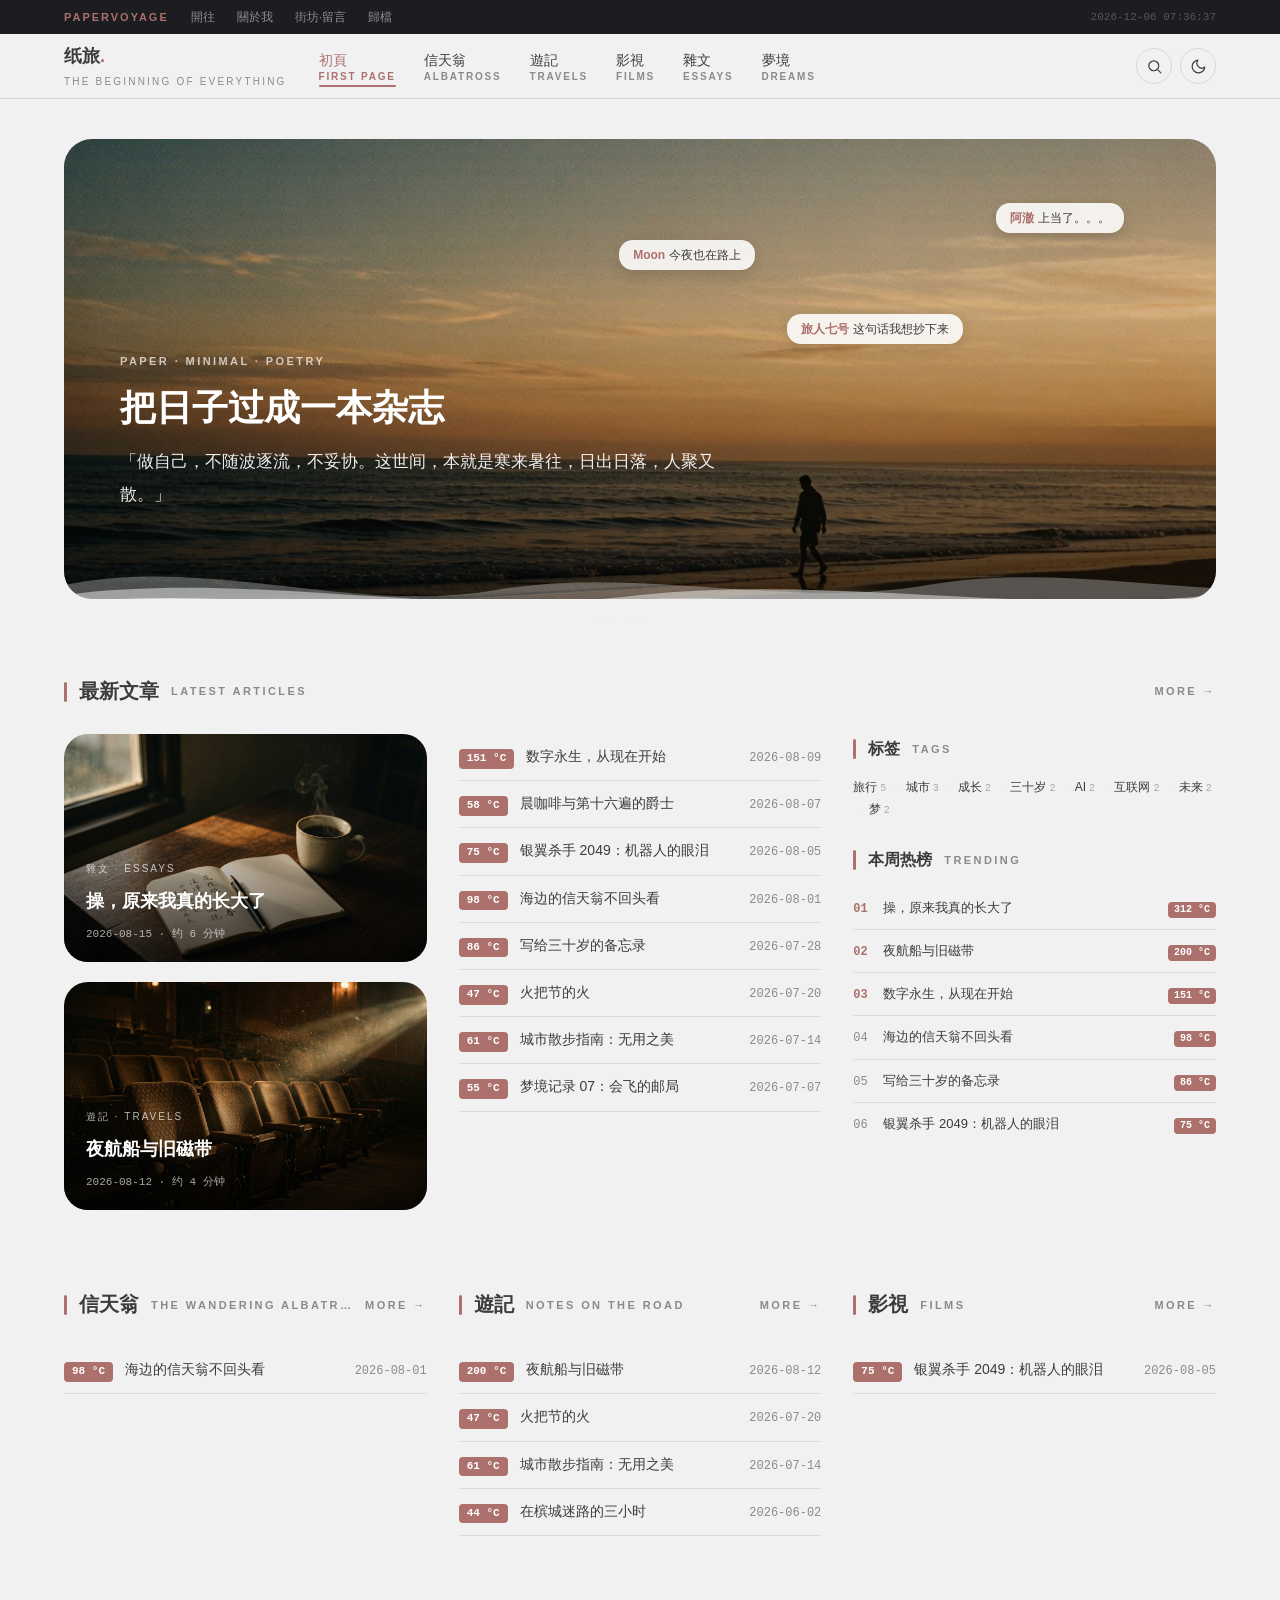
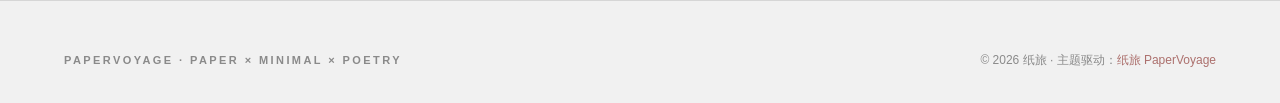
==== demo/index.html @ 53f0a87d "Initial commit: blog demo and papervoyage WordPress theme" ====
<!DOCTYPE html>
<html lang="zh-CN">
<head>
<meta charset="UTF-8">
<meta name="viewport" content="width=device-width, initial-scale=1.0">
<title>纸旅 PaperVoyage · 把日子过成一本杂志</title>
<link rel="stylesheet" href="theme.css">
<script>(function(){try{var t=localStorage.getItem('papervoyage-theme');if(t)document.documentElement.setAttribute('data-theme',t);}catch(e){}})();</script>
</head>
<body data-page="home">

<div class="topbar"><div class="wrap">
  <span class="brandmark">PAPERVOYAGE</span>
  <ul class="menu">
    <li><a href="articles.html">開往</a></li>
    <li><a href="about.html">關於我</a></li>
    <li><a href="guestbook.html">街坊·留言</a></li>
    <li><a href="archive.html">歸檔</a></li>
  </ul>
  <span class="mono-date" id="topbar-clock"></span>
</div></div>

<header class="site-header"><div class="wrap">
  <div class="site-branding">
    <p class="site-title"><a href="index.html">纸旅<span class="dot">.</span></a></p>
    <div class="site-desc">The Beginning of Everything</div>
  </div>
  <nav class="main-navigation" id="site-navigation"><ul class="menu">
    <li class="menu-item"><a href="index.html" class="active"><span>初頁</span><span class="en">First Page</span></a></li>
    <li class="menu-item"><a href="category-albatross.html"><span>信天翁</span><span class="en">Albatross</span></a></li>
    <li class="menu-item"><a href="category-travels.html"><span>遊記</span><span class="en">Travels</span></a></li>
    <li class="menu-item"><a href="category-films.html"><span>影視</span><span class="en">Films</span></a></li>
    <li class="menu-item"><a href="category-essays.html"><span>雜文</span><span class="en">Essays</span></a></li>
    <li class="menu-item"><a href="category-dreams.html"><span>夢境</span><span class="en">Dreams</span></a></li>
  </ul></nav>
  <div class="header-actions">
    <button class="icon-btn" id="search-toggle" aria-label="搜索"><svg viewBox="0 0 24 24"><circle cx="11" cy="11" r="7"/><path d="M21 21l-4.3-4.3"/></svg></button>
    <button class="icon-btn" id="theme-toggle" aria-label="切换明暗"><svg viewBox="0 0 24 24"><path d="M21 12.8A9 9 0 1 1 11.2 3 7 7 0 0 0 21 12.8z"/></svg></button>
    <button class="icon-btn menu-toggle" id="menu-toggle" aria-label="菜单"><svg viewBox="0 0 24 24"><path d="M4 7h16M4 12h16M4 17h16"/></svg></button>
  </div>
</div></header>
<div class="nav-mask" id="nav-mask"></div>

<div class="search-overlay" id="search-overlay">
  <button class="icon-btn search-close" id="search-close">✕</button>
  <div class="search-inner">
    <span class="en-sub">Search the Archive</span>
    <form action="articles.html" method="get" autocomplete="off"><input type="search" name="q" placeholder="搜索文章…"></form>
    <p class="search-hint">输入关键词，回车开始搜索…（Ctrl / Cmd + K 可随时呼出）</p>
  </div>
</div>

<main>
  <section class="hero"><div class="wrap">
    <div class="hero-inner">
      <div class="hero-corners"><span class="c-tl"></span><span class="c-tr"></span><span class="c-bl"></span><span class="c-br"></span></div>
      <span class="hero-bubble" style="top:14%;right:8%"><span class="who">阿澈</span>上当了。。。</span>
      <span class="hero-bubble" style="top:38%;right:22%;animation-delay:1.6s"><span class="who">旅人七号</span>这句话我想抄下来</span>
      <span class="hero-bubble" style="top:22%;right:40%;animation-delay:3.1s"><span class="who">Moon</span>今夜也在路上</span>
      <div class="hero-content">
        <span class="en-sub">Paper · Minimal · Poetry</span>
        <h1>把日子过成一本杂志</h1>
        <p class="hero-quote">「做自己，不随波逐流，不妥协。这世间，本就是寒来暑往，日出日落，人聚又散。」</p>
      </div>
    </div>
    <div class="hero-waves"><svg viewBox="0 0 1200 90" preserveAspectRatio="none">
      <g class="wave wf1"><path d="M0,50 C150,20 300,80 450,55 C600,30 750,75 900,50 C1050,25 1200,70 1350,50 C1500,30 1650,75 1800,55 C1950,35 2100,70 2250,50 L2250,90 L0,90 Z"/></g>
      <g class="wave w2 wf2"><path d="M0,60 C200,35 400,85 600,60 C800,40 1000,80 1200,60 C1400,40 1600,82 1800,60 C2000,42 2200,78 2400,60 L2400,90 L0,90 Z"/></g>
      <g class="wave w3 wf3"><path d="M0,68 C180,50 360,88 540,68 C720,52 900,86 1080,68 C1260,52 1440,86 1620,68 C1800,52 1980,84 2160,68 L2160,90 L0,90 Z"/></g>
      <path style="fill:var(--bg)" d="M0,78 C240,64 480,90 720,78 C960,66 1200,88 1440,78 C1680,68 1920,88 2160,78 L2160,90 L0,90 Z"/>
    </svg></div>
  </div></section>

  <section class="home-section"><div class="wrap">
    <div class="sec-head reveal">
      <span class="bar"></span><h2>最新文章</h2><span class="en-sub">Latest Articles</span>
      <a class="more-link" href="articles.html">More →</a>
    </div>
    <div class="home-grid">
      <div class="home-col reveal" id="home-featured"></div>
      <div class="home-col reveal" id="home-latest"></div>
      <div class="home-col reveal">
        <div class="sec-head" style="margin-bottom:12px"><span class="bar"></span><h2 style="font-size:16px">标签</h2><span class="en-sub">Tags</span></div>
        <div class="tag-cloud" id="home-tags"></div>
        <div class="sec-head" style="margin:24px 0 12px"><span class="bar"></span><h2 style="font-size:16px">本周热榜</h2><span class="en-sub">Trending</span></div>
        <ol class="hot-list" id="home-hot"></ol>
      </div>
    </div>
  </div></section>

  <section class="home-section"><div class="wrap">
    <div class="home-grid" id="home-cats"></div>
  </div></section>
</main>

<footer class="site-footer"><div class="wrap">
  <div class="footer-bottom" style="border-top:none;padding-top:0">
    <span class="en-sub">PAPERVOYAGE · Paper × Minimal × Poetry</span>
    <span>© 2026 纸旅 · 主题驱动：<a href="index.html" style="color:var(--brand)">纸旅 PaperVoyage</a></span>
  </div>
</div></footer>

<div class="float-tools" id="float-tools">
  <button class="icon-btn" id="back-to-top" aria-label="回到顶部"><svg viewBox="0 0 24 24"><path d="M12 19V5M5 12l7-7 7 7"/></svg></button>
</div>

<script src="data.js"></script>
<script src="app.js"></script>
<script src="theme.js"></script>
</body>
</html>
---- demo/theme.css ----
/* ============================================================
   纸旅 PaperVoyage · 主题样式（与 WordPress 主题同步）
   ============================================================ */

:root{
  --brand:#ac706d; --brand-hover:#9a6260;
  --bg:#f1f1f1; --bg-secondary:#e8e8e8; --surface:#ffffff;
  --ink:#3c3c3c; --muted:#8a8a8a; --line:#d6d6d6; --line-soft:rgba(60,60,60,.12);
  --topbar-bg:#1b1d20; --topbar-text:#8d8d8d;
  --font-sans:"Noto Sans SC","PingFang SC","Hiragino Sans GB","Microsoft YaHei",sans-serif;
  --font-serif:"Noto Serif SC","Songti SC","STSong","SimSun",serif;
  --font-mono:Menlo,Consolas,monaco,"Courier New",monospace;
  --r-sm:4px; --r-md:8px; --r-lg:12px; --r-xl:24px; --r-hero:28px; --r-pill:9999px;
  --shadow-pop:0 0 0 1px #0000000f,0 8px 20px -4px #0000001c,0 24px 56px -18px #0003;
}
[data-theme="dark"]{
  --brand:#b07a77; --brand-hover:#c08a87;
  --bg:#1b1d20; --bg-secondary:#23262a; --surface:#23262a;
  --ink:#c9c9c9; --muted:#7a7a7a; --line:#3a3a3a; --line-soft:rgba(255,255,255,.08);
  --topbar-bg:#0e1011; --topbar-text:#6d6d6d;
  --shadow-pop:0 0 0 1px #ffffff17,0 20px 48px -16px #00000073;
}

*,*::before,*::after{box-sizing:border-box;margin:0;padding:0}
html{-webkit-text-size-adjust:100%}
body{font-family:var(--font-sans);font-size:15px;line-height:1.85;color:var(--ink);background:var(--bg);transition:background .2s ease,color .2s ease;word-wrap:break-word}
a{color:var(--ink);text-decoration:none;transition:color .15s}
a:hover{color:var(--brand)}
img{display:block;max-width:100%}
button,input,textarea,select{font:inherit;color:inherit}
::selection{background:var(--brand);color:#fff}

.wrap{max-width:1200px;margin:0 auto;padding:0 24px}
.en-sub{font-size:11px;font-weight:600;letter-spacing:.22em;text-transform:uppercase;color:var(--muted)}
.sec-head{display:flex;align-items:center;gap:12px;margin-bottom:24px;flex-wrap:nowrap}
.sec-head .bar{width:3px;height:20px;background:var(--brand);border-radius:2px;flex:none}
.sec-head h2{font-size:20px;font-weight:600;white-space:nowrap;flex:none}
.sec-head .en-sub{white-space:nowrap;overflow:hidden;text-overflow:ellipsis;min-width:0}
.sec-head .more-link{flex:none}
.more-link{font-size:11px;font-weight:600;letter-spacing:.22em;text-transform:uppercase;color:var(--muted);margin-left:auto}
.more-link:hover{color:var(--brand)}

.reveal{opacity:0;transform:translateY(16px);transition:opacity .5s ease,transform .5s ease}
.reveal.is-in{opacity:1;transform:none}
@media(prefers-reduced-motion:reduce){.reveal{opacity:1;transform:none;transition:none}}

/* ========== 顶部工具条 ========== */
.topbar{background:var(--topbar-bg);color:var(--topbar-text);font-size:12px}
.topbar .wrap{display:flex;align-items:center;gap:22px;min-height:34px}
.topbar .brandmark{color:var(--brand);font-weight:600;letter-spacing:.18em;font-size:11px;text-transform:uppercase}
.topbar a{color:var(--topbar-text);font-size:12px}
.topbar a:hover{color:#e8e8e8}
.topbar .menu{display:flex;gap:22px;list-style:none}
.topbar .mono-date{margin-left:auto;font-family:var(--font-mono);font-size:11px;color:#565656}

/* ========== 吸顶主导航 ========== */
.site-header{position:sticky;top:0;z-index:50;background:rgba(241,241,241,.82);backdrop-filter:blur(8px);-webkit-backdrop-filter:blur(8px);border-bottom:1px solid var(--line)}
[data-theme="dark"] .site-header{background:rgba(27,29,32,.82)}
.site-header .wrap{display:flex;align-items:center;gap:32px;min-height:64px}
.site-title{font-size:18px;font-weight:600}
.site-title .dot{color:var(--brand)}
.site-desc{font-size:10px;letter-spacing:.22em;text-transform:uppercase;color:var(--muted)}
.main-navigation{flex:1}
.main-navigation .menu{display:flex;gap:28px;list-style:none}
.main-navigation .menu-item>a{display:flex;flex-direction:column;padding:10px 0 8px;font-size:14px;font-weight:500;line-height:1.3;position:relative}
.main-navigation .menu-item>a .en{font-size:10px;font-weight:600;letter-spacing:.18em;text-transform:uppercase;color:var(--muted);transition:color .15s}
.main-navigation .menu-item>a::after{content:"";position:absolute;left:0;right:100%;bottom:4px;height:2px;background:var(--brand);border-radius:2px;transition:right .2s}
.main-navigation .menu-item>a:hover,.main-navigation .menu-item>a.active{color:var(--brand)}
.main-navigation .menu-item>a:hover .en,.main-navigation .menu-item>a.active .en{color:var(--brand)}
.main-navigation .menu-item>a:hover::after,.main-navigation .menu-item>a.active::after{right:0}
.header-actions{display:flex;gap:8px}
.icon-btn{display:inline-flex;align-items:center;justify-content:center;width:36px;height:36px;border:1px solid var(--line);border-radius:var(--r-pill);background:transparent;color:var(--ink);cursor:pointer;transition:.15s}
.icon-btn:hover{color:var(--brand);border-color:var(--brand)}
.icon-btn svg{width:17px;height:17px;stroke:currentColor;fill:none;stroke-width:1.7;stroke-linecap:round;stroke-linejoin:round}
.menu-toggle{display:none}

/* ========== Hero ========== */
.hero{padding:40px 0 0}
.hero-inner{position:relative;border-radius:var(--r-hero);overflow:hidden;min-height:460px;display:flex;align-items:flex-end;background:#2b2b2b url("../papervoyage/assets/img/hero-default.jpg") center/cover no-repeat;color:#f1f1f1}
.hero-inner::before{content:"";position:absolute;inset:0;background:linear-gradient(0deg,rgba(0,0,0,.66),rgba(0,0,0,.06) 62%)}
.hero-content{position:relative;z-index:2;padding:56px 56px 88px;max-width:720px}
.hero-content .en-sub{color:rgba(255,255,255,.7);display:block;margin-bottom:12px}
.hero-content h1{font-size:36px;line-height:1.35;margin-bottom:14px;color:#fff}
.hero-quote{font-family:var(--font-serif);font-size:17px;line-height:1.9;color:rgba(255,255,255,.92)}
.hero-corners span{position:absolute;width:20px;height:20px;z-index:3;border-style:solid;border-color:rgba(255,255,255,.8);border-width:0}
.c-tl{top:18px;left:18px;border-top-width:2px;border-left-width:2px}
.c-tr{top:18px;right:18px;border-top-width:2px;border-right-width:2px}
.c-bl{bottom:18px;left:18px;border-bottom-width:2px;border-left-width:2px}
.c-br{bottom:18px;right:18px;border-bottom-width:2px;border-right-width:2px}
.hero-bubble{position:absolute;background:rgba(255,255,255,.88);color:#3c3c3c;font-size:12px;line-height:1.5;border-radius:14px;padding:6px 14px;box-shadow:0 4px 14px rgba(0,0,0,.14);max-width:220px;z-index:2;animation:bubble-float 7s ease-in-out infinite}
.hero-bubble .who{color:var(--brand);font-weight:600;margin-right:4px}
@keyframes bubble-float{0%,100%{transform:translateY(0)}50%{transform:translateY(-10px)}}
.hero-waves{position:relative;height:90px;margin-top:-64px;z-index:4;pointer-events:none}
.hero-waves svg{width:100%;height:100%;display:block}
.wave{animation:move-forever 12s linear infinite}
.wave.w2{animation-duration:9s;animation-direction:reverse}
.wave.w3{animation-duration:15s}
.wf1{fill:hsla(0,0%,95%,.3)}
.wf2{fill:hsla(0,0%,95%,.5)}
.wf3{fill:hsla(0,0%,95%,.7)}
[data-theme="dark"] .wf1{fill:rgba(255,255,255,.04)}
[data-theme="dark"] .wf2{fill:rgba(255,255,255,.06)}
[data-theme="dark"] .wf3{fill:rgba(255,255,255,.09)}
@keyframes move-forever{0%{transform:translateX(0)}100%{transform:translateX(-50%)}}

/* ========== 通用区块 ========== */
.home-section{padding:48px 0 8px}
.home-grid{display:grid;grid-template-columns:repeat(3,1fr);gap:32px}
.post-item{display:flex;align-items:baseline;gap:12px;padding:11px 0;border-bottom:1px solid var(--line-soft);font-size:14px}
.post-item .t{flex:1;line-height:1.6}
.post-item .d{font-family:var(--font-mono);font-size:12px;color:var(--muted);flex:none}
.temp-badge{display:inline-block;background:var(--brand);color:#fff;font-size:11px;font-weight:600;font-family:var(--font-mono);padding:1px 8px;border-radius:var(--r-sm);line-height:1.6;flex:none;white-space:nowrap}
.feature-card{display:block;position:relative;border-radius:var(--r-xl);overflow:hidden;margin-bottom:20px;background:var(--bg-secondary)}
.feature-card .thumb{aspect-ratio:16/9;overflow:hidden}
.feature-card .thumb img{width:100%;height:100%;object-fit:cover;transition:transform .45s ease}
.feature-card:hover .thumb img{transform:scale(1.03)}
.feature-card .cap{position:absolute;left:0;right:0;bottom:0;padding:44px 22px 18px;background:linear-gradient(0deg,rgba(0,0,0,.72),transparent);color:#fff}
.feature-card .cat{font-size:10px;letter-spacing:.2em;text-transform:uppercase;color:rgba(255,255,255,.7);display:block;margin-bottom:6px}
.feature-card h3{font-size:18px;color:#fff}
.feature-card .d{font-family:var(--font-mono);font-size:11px;color:rgba(255,255,255,.65);margin-top:6px;display:block}
.hot-list{list-style:none}
.hot-list li{display:flex;align-items:baseline;gap:10px;padding:9px 0;border-bottom:1px solid var(--line-soft);font-size:13px}
.hot-list li:last-child{border-bottom:none}
.hot-list .rank{font-family:var(--font-mono);font-size:12px;color:var(--muted);width:20px;flex:none}
.hot-list li:nth-child(-n+3) .rank{color:var(--brand);font-weight:700}
.hot-list .t{flex:1}
.hot-list .temp-badge{font-size:10px;padding:0 6px}

/* ========== 标签云（纸面内联列表 · 修复破坏美感） ========== */
.tag-cloud{font-size:12px;line-height:1.9;color:var(--muted);display:flex;flex-wrap:wrap;align-items:baseline;gap:0 4px}
.tag-cloud a{color:var(--ink);transition:color .15s;display:inline-flex;align-items:baseline;gap:3px}
.tag-cloud a:hover{color:var(--brand)}
.tag-cloud .n{font-family:var(--font-mono);font-size:10px;color:var(--muted);font-weight:400;opacity:.7}
.tag-cloud a:hover .n{color:var(--brand);opacity:1}
.tag-cloud .sep{color:var(--line);user-select:none;padding:0 4px;opacity:.6}

/* ========== 筛选条（功能型：使用纸色胶囊） ========== */
.filter-bar{margin-bottom:32px}
.filter-bar .en-sub{display:block;margin-bottom:10px}
.tag-pills{display:flex;flex-wrap:wrap;gap:8px}
.tag-pill{display:inline-flex;align-items:center;gap:6px;border:1px solid var(--line);border-radius:var(--r-pill);padding:4px 14px;font-size:12px;color:var(--muted);background:var(--bg);transition:.15s}
.tag-pill .n{font-family:var(--font-mono);font-size:11px;color:var(--brand)}
.tag-pill:hover,.tag-pill.is-active{color:var(--brand);border-color:var(--brand);background:var(--surface)}

/* ========== 页面头（列表/归档/关于/搜索） ========== */
.page-head{padding:48px 0 32px;border-bottom:1px solid var(--line);margin-bottom:40px}
.page-head .en-sub{display:block;margin-bottom:10px}
.page-head h1{font-size:32px;margin:0 0 8px}
.page-head .desc{color:var(--muted);font-size:14px;max-width:640px;margin:0}

/* ========== 列表流 + 侧栏 ========== */
.content-with-sidebar{display:grid;grid-template-columns:minmax(0,1fr) 280px;gap:48px;align-items:start}
.post-card{background:var(--surface);border:1px solid var(--line);border-radius:var(--r-xl);overflow:hidden;margin-bottom:28px;transition:transform .2s ease,border-color .2s ease}
.post-card:hover{transform:translateY(-2px);border-color:var(--brand)}
.post-card .card-thumb{display:block;aspect-ratio:21/9;overflow:hidden}
.post-card .card-thumb img{width:100%;height:100%;object-fit:cover}
.post-card .card-body{padding:24px 28px}
.post-card .card-meta{display:flex;align-items:center;gap:12px;flex-wrap:wrap;font-size:12px;color:var(--muted);margin-bottom:10px}
.post-card .card-meta .cat-link{color:var(--brand);font-weight:500}
.post-card .card-meta time{font-family:var(--font-mono);font-size:11px}
.post-card h2{font-size:20px;margin:0 0 10px}
.post-card .excerpt{color:var(--muted);font-size:14px;margin-bottom:14px}
.post-card .card-foot{display:flex;align-items:center;gap:14px}
.btn{display:inline-block;font-size:13px;padding:8px 20px;border-radius:var(--r-md);border:1px solid var(--line);background:transparent;color:var(--ink);transition:.15s}
.btn:hover{border-color:var(--brand);color:var(--brand)}
.btn-primary{background:var(--brand);color:#fff;border-color:var(--brand)}
.btn-primary:hover{background:var(--brand-hover);border-color:var(--brand-hover);color:#fff}

.widget{background:var(--surface);border:1px solid var(--line);border-radius:var(--r-xl);padding:22px 24px;margin-bottom:24px;font-size:13px}
.widget-title{display:flex;align-items:center;gap:10px;font-size:15px;font-weight:600;margin:0 0 14px}
.widget-title::before{content:"";width:3px;height:15px;background:var(--brand);border-radius:2px;flex:none}
.widget ul{list-style:none;margin:0;padding:0}
.widget ul li{padding:7px 0;border-bottom:1px solid var(--line-soft);display:flex;justify-content:space-between;gap:8px}
.widget ul li:last-child{border-bottom:none}
.widget ul li a:hover{color:var(--brand)}
.widget ul li .n{font-family:var(--font-mono);font-size:11px;color:var(--brand)}
.widget .post-date{display:block;font-family:var(--font-mono);font-size:11px;color:var(--muted);margin-top:2px}
.widget input[type=search],.widget input[type=text]{width:100%;padding:8px 12px;border:1px solid var(--line);border-radius:var(--r-md);background:var(--bg);outline:none;transition:border-color .2s}
.widget input:focus{border-color:var(--brand)}

.pagination{display:flex;justify-content:center;gap:8px;margin:40px 0}
.pagination a,.pagination span{display:inline-flex;align-items:center;justify-content:center;min-width:38px;height:38px;padding:0 12px;border:1px solid var(--line);border-radius:var(--r-md);font-size:13px;font-family:var(--font-mono);color:var(--muted);background:var(--surface)}
.pagination a:hover{color:var(--brand);border-color:var(--brand)}
.pagination .current{background:var(--brand);border-color:var(--brand);color:#fff}

/* ========== 文章详情 ========== */
.single-head{padding:56px 0 32px;max-width:760px}
.single-head .en-sub{display:block;margin-bottom:12px}
.single-head h1{font-size:34px;line-height:1.35;margin-bottom:18px}
.single-meta{display:flex;flex-wrap:wrap;align-items:center;gap:16px;font-size:13px;color:var(--muted)}
.single-meta time{font-family:var(--font-mono);font-size:12px}
.single-meta .sep{width:3px;height:3px;border-radius:50%;background:var(--line)}

.single-layout{display:grid;grid-template-columns:minmax(0,1fr) 280px;gap:56px;align-items:start}
.entry-content{max-width:72ch;font-size:16px;line-height:1.9}
.entry-content>p{margin-bottom:1.5em;text-align:justify}
.entry-content h2{font-size:24px;margin:2em 0 .8em;padding-left:14px;border-left:3px solid var(--brand)}
.entry-content h3{font-size:19px;margin:1.8em 0 .7em}
.entry-content ul,.entry-content ol{padding-left:1.5em;margin-bottom:1.5em}
.entry-content li{margin-bottom:.4em}
.entry-content img{border-radius:var(--r-lg);margin:1.6em auto}
.entry-content figure{margin:1.6em 0}
.entry-content figcaption{text-align:center;font-size:12px;color:var(--muted);margin-top:8px}
.entry-content blockquote{margin:1.8em 0;padding:14px 0 14px 20px;border-left:3px solid var(--brand);color:var(--muted);font-family:var(--font-serif);font-size:1.05em}
.entry-content code{font-family:var(--font-mono);font-size:.88em;background:var(--bg-secondary);padding:2px 7px;border-radius:var(--r-sm);color:var(--brand-dark-mode)}
[data-theme="dark"] .entry-content code{color:#d39a97}
.entry-content pre{padding:18px 20px;background:var(--bg-secondary);border-radius:var(--r-lg);border:1px solid var(--line);line-height:1.7;overflow-x:auto;margin:1.6em 0}
.entry-content pre code{background:none;padding:0;color:inherit}

.single-thumb{border-radius:var(--r-xl);overflow:hidden;margin-bottom:40px}
.entry-tags{display:flex;flex-wrap:wrap;gap:8px;margin:36px 0}

.share-box{display:flex;align-items:center;gap:10px;padding:18px 22px;background:var(--surface);border:1px solid var(--line);border-radius:var(--r-xl);margin-bottom:28px;flex-wrap:wrap}
.share-box .en-sub{margin-right:auto}
.share-btn{display:inline-flex;align-items:center;gap:6px;border:1px solid var(--line);background:transparent;border-radius:var(--r-pill);padding:6px 16px;font-size:12px;color:var(--muted);cursor:pointer;transition:.15s}
.share-btn:hover{color:var(--brand);border-color:var(--brand)}
.share-btn svg{width:14px;height:14px;stroke:currentColor;fill:none;stroke-width:1.7;stroke-linecap:round;stroke-linejoin:round}

.post-nav{display:grid;grid-template-columns:1fr 1fr;gap:20px;margin:8px 0 40px}
.post-nav a{display:block;padding:18px 22px;background:var(--surface);border:1px solid var(--line);border-radius:var(--r-xl);transition:.2s}
.post-nav a:hover{border-color:var(--brand);transform:translateY(-2px)}
.post-nav .nav-label{font-size:10px;letter-spacing:.22em;text-transform:uppercase;color:var(--muted);display:block;margin-bottom:6px}
.post-nav .nav-title{font-size:14px;font-weight:500}
.post-nav .nav-next{text-align:right}

.comments-area{margin-top:48px;padding-top:36px;border-top:1px solid var(--line)}
.comments-title{display:flex;align-items:center;gap:12px;font-size:18px;margin-bottom:24px}
.comment-list{list-style:none;margin:0;padding:0}
.comment-list .children{list-style:none;margin:0;padding-left:52px}
.comment-body{display:flex;gap:14px;padding:20px 0;border-bottom:1px solid var(--line-soft)}
.comment-avatar{width:40px;height:40px;border-radius:var(--r-pill);flex:none;background:linear-gradient(135deg,var(--brand),#7e524f);color:#fff;display:flex;align-items:center;justify-content:center;font-size:14px;font-weight:600}
.comment-main{flex:1;min-width:0}
.comment-meta{display:flex;align-items:baseline;gap:10px;flex-wrap:wrap;margin-bottom:6px}
.comment-author{font-size:14px;font-weight:600}
.comment-date{font-family:var(--font-mono);font-size:11px;color:var(--muted)}
.comment-content p{font-size:14px;margin-bottom:.4em}
.comment-reply{font-size:11px;letter-spacing:.14em;text-transform:uppercase;color:var(--muted);font-weight:600}
.comment-reply:hover{color:var(--brand)}
.comment-form{margin-top:24px;display:grid;gap:14px}
.comment-form textarea,.comment-form input[type=text],.comment-form input[type=email]{width:100%;padding:12px 16px;background:var(--surface);border:1px solid var(--line);border-radius:var(--r-lg);outline:none;transition:border-color .2s;font-family:inherit}
.comment-form textarea:focus,.comment-form input:focus{border-color:var(--brand)}
.comment-form label{display:block;font-size:12px;color:var(--muted);margin-bottom:6px}
.comment-form .row{display:grid;grid-template-columns:1fr 1fr 1fr;gap:12px}
.comment-form .hint{font-size:12px;color:var(--muted)}

/* ========== 归档时间线 ========== */
.archive-timeline{position:relative;padding-left:24px}
.archive-timeline::before{content:"";position:absolute;left:5px;top:6px;bottom:6px;width:1px;background:var(--line)}
.archive-year{margin-bottom:36px}
.archive-year h2{position:relative;font-size:22px;font-family:var(--font-mono);color:var(--brand);margin-bottom:16px}
.archive-year h2::before{content:"";position:absolute;left:-24px;top:50%;width:11px;height:11px;margin-top:-5px;border-radius:50%;background:var(--bg);border:2px solid var(--brand)}

/* ========== 关于页 ========== */
.about-hero{position:relative;border-radius:var(--r-hero);overflow:hidden;min-height:320px;background:#2b2b2b url("../papervoyage/assets/img/card-essay.jpg") center/cover no-repeat;display:flex;align-items:flex-end}
.about-hero::before{content:"";position:absolute;inset:0;background:linear-gradient(0deg,rgba(0,0,0,.6),rgba(0,0,0,.05) 60%)}
.about-hero .hero-content{padding:48px 56px 72px;position:relative;z-index:2}
.about-grid{display:grid;grid-template-columns:1fr 1fr;gap:48px;align-items:start}
.about-bio{max-width:560px}
.about-bio p{font-size:15px;line-height:1.9;margin-bottom:1.2em}
.about-bio .sig{font-family:var(--font-serif);font-size:20px;color:var(--brand);margin-top:24px}
.about-meta{display:grid;grid-template-columns:repeat(2,1fr);gap:16px;background:var(--surface);border:1px solid var(--line);border-radius:var(--r-xl);padding:24px}
.about-meta .cell .lab{font-size:11px;letter-spacing:.22em;text-transform:uppercase;color:var(--muted);display:block;margin-bottom:4px}
.about-meta .cell .val{font-size:18px;font-weight:500}

/* ========== 搜索浮层 ========== */
.search-overlay{position:fixed;inset:0;z-index:90;background:rgba(241,241,241,.94);backdrop-filter:blur(10px);-webkit-backdrop-filter:blur(10px);display:flex;align-items:flex-start;justify-content:center;padding:14vh 24px 0;opacity:0;visibility:hidden;transition:.2s}
[data-theme="dark"] .search-overlay{background:rgba(27,29,32,.94)}
.search-overlay.is-open{opacity:1;visibility:visible}
.search-inner{width:100%;max-width:640px}
.search-inner .en-sub{display:block;margin-bottom:14px}
.search-inner input{width:100%;font-size:24px;font-weight:500;padding:14px 4px;background:transparent;border:none;border-bottom:2px solid var(--line);outline:none;color:var(--ink);font-family:inherit;transition:border-color .2s}
.search-inner input:focus{border-bottom-color:var(--brand)}
.search-hint{margin-top:12px;font-size:12px;color:var(--muted)}
.search-close{position:absolute;top:24px;right:24px;width:44px;height:44px;font-size:20px}

/* ========== 页脚 ========== */
.site-footer{border-top:1px solid var(--line);padding:48px 0 32px;margin-top:56px;font-size:13px;color:var(--muted)}
.footer-grid{display:grid;grid-template-columns:2fr 1fr 1fr 1fr;gap:32px;margin-bottom:32px}
.footer-brand .site-title{font-size:16px;color:var(--ink);margin-bottom:8px}
.footer-brand p{font-size:13px;margin:0 0 10px}
.footer-col h4{font-size:13px;font-weight:600;color:var(--ink);margin:0 0 12px}
.footer-col .menu{list-style:none;margin:0;padding:0}
.footer-col .menu li{padding:5px 0}
.footer-col a{color:var(--muted)}
.footer-col a:hover{color:var(--brand)}
.footer-bottom{border-top:1px solid var(--line-soft);padding-top:20px;display:flex;flex-wrap:wrap;gap:12px;align-items:center;justify-content:space-between;font-size:12px}

/* ========== 右侧悬浮工具条 ========== */
.float-tools{position:fixed;right:20px;bottom:88px;z-index:40;display:flex;flex-direction:column;gap:8px;padding:8px;background:rgba(255,255,255,.85);backdrop-filter:blur(8px);-webkit-backdrop-filter:blur(8px);border:1px solid var(--line);border-radius:var(--r-pill);opacity:0;visibility:hidden;transform:translateY(8px);transition:.2s}
[data-theme="dark"] .float-tools{background:rgba(35,38,42,.85)}
.float-tools.is-show{opacity:1;visibility:visible;transform:none}
.float-tools .icon-btn{border:none;width:34px;height:34px}

/* ========== 响应式 ========== */
@media(max-width:1024px){
  .home-grid{grid-template-columns:1fr 1fr}
  .footer-grid{grid-template-columns:1fr 1fr}
  .single-layout,.content-with-sidebar{grid-template-columns:1fr}
  .sidebar{order:2}
  .about-grid{grid-template-columns:1fr}
}
@media(max-width:768px){
  body{font-size:14px}
  .topbar .menu{display:none}
  .main-navigation{position:fixed;top:0;right:-100%;width:min(320px,84vw);height:100vh;background:var(--surface);box-shadow:var(--shadow-pop);z-index:80;padding:80px 28px 28px;transition:right .3s;overflow-y:auto;flex:none;display:block}
  .main-navigation.is-open{right:0}
  .main-navigation .menu{flex-direction:column;gap:4px}
  .main-navigation .menu-item>a{padding:12px 0}
  .menu-toggle{display:inline-flex;position:relative;z-index:90}
  .nav-mask{position:fixed;inset:0;background:rgba(0,0,0,.35);z-index:70;opacity:0;visibility:hidden;transition:.2s}
  .nav-mask.is-open{opacity:1;visibility:visible}
  .home-grid{grid-template-columns:1fr;gap:24px}
  .hero-content{padding:32px 24px 72px}
  .hero-content h1{font-size:26px}
  .hero-inner{min-height:340px;border-radius:20px}
  .hero-bubble{display:none}
  .post-item .d{display:none}
  .single-head h1{font-size:26px}
  .post-nav{grid-template-columns:1fr}
  .comment-form .row{grid-template-columns:1fr}
  .footer-grid{grid-template-columns:1fr;gap:24px}
  .float-tools{right:12px;bottom:72px}
  .footer-bottom{justify-content:flex-start}
  .about-hero{border-radius:20px}
  .about-hero .hero-content{padding:32px 24px 56px}
}

/* ============================================================
   栏目专属视觉 — 每个栏目页有独立的美学气质
   ============================================================ */

/* === 信天翁 · 海与飞翔 === */
.cat-albatross .cat-hero{
  background:linear-gradient(160deg,#2a3a4a,#1a2530);
  border-radius:var(--r-hero);overflow:hidden;position:relative;min-height:340px;display:flex;align-items:center;justify-content:center;
}
.cat-albatross .cat-hero::before{content:"";position:absolute;inset:0;background:url("../papervoyage/assets/img/hero-default.jpg") center/cover;opacity:.5;mix-blend-mode:luminosity}
.cat-albatross .cat-hero::after{content:"";position:absolute;inset:0;background:linear-gradient(180deg,rgba(20,35,50,.3),rgba(20,35,50,.7))}
.cat-albatross .cat-hero-inner{position:relative;z-index:2;text-align:center;color:#e8f0f5;padding:60px 40px}
.cat-albatross .cat-hero-inner .en-sub{color:rgba(180,200,215,.7);display:block;margin-bottom:14px}
.cat-albatross .cat-hero-inner h1{font-size:42px;color:#fff;letter-spacing:.08em}
.cat-albatross .cat-hero-inner p{font-family:var(--font-serif);font-size:15px;color:rgba(220,235,245,.8);margin-top:14px;max-width:480px;margin-left:auto;margin-right:auto}
.cat-albatross .wind-lines{position:absolute;inset:0;z-index:1;opacity:.3}
.cat-albatross .wind-lines svg{width:100%;height:100%}
/* 信天翁文章卡：航海日志风 */
.cat-albatross .log-card{display:grid;grid-template-columns:120px 1fr;gap:0;background:var(--surface);border:1px solid var(--line);border-radius:var(--r-xl);overflow:hidden;margin-bottom:20px;transition:border-color var(--t-base)}
.cat-albatross .log-card:hover{border-color:var(--brand)}
.cat-albatross .log-date{background:linear-gradient(180deg,#2a3a4a,#1a2530);color:#b8d0e0;display:flex;flex-direction:column;align-items:center;justify-content:center;padding:20px 12px;font-family:var(--font-mono)}
.cat-albatross .log-date .day{font-size:28px;font-weight:700;line-height:1}
.cat-albatross .log-date .mon{font-size:11px;letter-spacing:.15em;text-transform:uppercase;margin-top:6px;opacity:.7}
.cat-albatross .log-body{padding:20px 24px}
.cat-albatross .log-body h3{font-size:17px;margin-bottom:6px}
.cat-albatross .log-body p{font-size:13px;color:var(--muted);line-height:1.7;margin-bottom:8px}
.cat-albatross .log-body .log-meta{display:flex;gap:14px;font-size:12px;color:var(--muted);font-family:var(--font-mono)}

/* === 遊記 · 路与邮戳 === */
.cat-travels .cat-hero{
  background:linear-gradient(135deg,#3d3023,#5c4936);
  border-radius:var(--r-hero);overflow:hidden;position:relative;min-height:340px;display:flex;align-items:flex-end
}
.cat-travels .cat-hero::before{content:"";position:absolute;inset:0;background:url("../papervoyage/assets/img/card-essay.jpg") center/cover;opacity:.4;mix-blend-mode:overlay}
.cat-travels .cat-hero::after{content:"";position:absolute;inset:0;background:linear-gradient(0deg,rgba(50,38,28,.8),transparent 60%)}
.cat-travels .cat-hero-inner{position:relative;z-index:2;padding:48px;color:#f5ede0;max-width:600px}
.cat-travels .cat-hero-inner .en-sub{color:rgba(230,215,190,.7);display:block;margin-bottom:12px}
.cat-travels .cat-hero-inner h1{font-size:38px;color:#fff}
.cat-travels .cat-hero-inner p{font-family:var(--font-serif);font-size:15px;color:rgba(240,230,215,.8);margin-top:12px}
.cat-travels .route-dashed{position:absolute;top:50%;left:0;right:0;height:2px;z-index:1;background:repeating-linear-gradient(90deg,rgba(255,255,255,.3) 0 8px,transparent 8px 20px)}
/* 遊記文章卡：明信片风 */
.cat-travels .postcard{background:var(--surface);border:1px solid var(--line);border-radius:var(--r-lg);padding:24px;margin-bottom:20px;position:relative;transition:transform var(--t-base),border-color var(--t-base)}
.cat-travels .postcard:hover{border-color:var(--brand);transform:translateY(-3px)}
.cat-travels .postcard::before{content:"";position:absolute;top:12px;right:12px;width:50px;height:60px;border:2px dashed var(--line);border-radius:4px;opacity:.4}
.cat-travels .postcard .stamp{position:absolute;top:16px;right:20px;font-family:var(--font-mono);font-size:10px;color:var(--muted);text-align:center;z-index:1;line-height:1.4}
.cat-travels .postcard .stamp .big{font-size:18px;color:var(--brand);display:block}
.cat-travels .postcard h3{font-size:18px;margin-bottom:8px;padding-right:60px}
.cat-travels .postcard p{font-size:13px;color:var(--muted);line-height:1.7;margin-bottom:10px}
.cat-travels .postcard .pc-meta{font-family:var(--font-mono);font-size:11px;color:var(--muted)}

/* === 影視 · 暗厅与胶片 === */
.cat-films{--bg-page:#0e1011}
.cat-films .site-header{background:rgba(14,16,17,.9);border-bottom-color:#2a2a2a}
.cat-films .topbar{background:#000}
.cat-films main{background:#0e1011;color:#c0c0c0}
.cat-films .page-head{border-bottom-color:#2a2a2a}
.cat-films .page-head h1{color:#f0f0f0}
.cat-films .page-head .desc{color:#777}
.cat-films .page-head .en-sub{color:#666}
.cat-films .cat-hero{
  background:#000;border-radius:var(--r-hero);overflow:hidden;position:relative;min-height:360px;display:flex;align-items:center;
}
.cat-films .cat-hero::before{content:"";position:absolute;inset:0;background:url("../papervoyage/assets/img/card-film.jpg") center/cover;opacity:.35}
.cat-films .cat-hero::after{content:"";position:absolute;inset:0;background:radial-gradient(ellipse at 30% 50%,rgba(255,200,100,.08),transparent 60%)}
.cat-films .cat-hero-inner{position:relative;z-index:2;padding:60px;color:#e0d8c8}
.cat-films .cat-hero-inner .en-sub{color:#8a7a5a;display:block;margin-bottom:14px}
.cat-films .cat-hero-inner h1{font-size:42px;color:#f5e6c8;letter-spacing:.04em}
.cat-films .cat-hero-inner p{font-family:var(--font-serif);font-size:15px;color:rgba(210,195,165,.6);margin-top:14px}
/* 胶片孔装饰 */
.cat-films .filmstrip{height:24px;background:repeating-linear-gradient(90deg,#000 0 30px,transparent 30px 36px);border-top:2px solid #1a1a1a;border-bottom:2px solid #1a1a1a;margin:0 0 32px}
/* 影視文章卡：宽银幕 letterbox */
.cat-films .screening{background:#181a1c;border:1px solid #2a2a2a;border-radius:var(--r-lg);overflow:hidden;margin-bottom:24px;transition:border-color var(--t-base)}
.cat-films .screening:hover{border-color:#8a7a5a}
.cat-films .screening .scr-thumb{aspect-ratio:21/9;overflow:hidden;position:relative}
.cat-films .screening .scr-thumb img{width:100%;height:100%;object-fit:cover;opacity:.8}
.cat-films .screening .scr-thumb::after{content:"";position:absolute;inset:0;box-shadow:inset 0 0 80px rgba(0,0,0,.6)}
.cat-films .screening .scr-body{padding:20px 24px}
.cat-films .screening h3{font-size:18px;color:#e8e0d0;margin-bottom:8px}
.cat-films .screening p{font-size:13px;color:#888;line-height:1.7;margin-bottom:10px}
.cat-films .screening .scr-meta{display:flex;gap:18px;font-family:var(--font-mono);font-size:11px;color:#666}
.cat-films .screening .scr-meta .runtime{color:#c8a050}
.cat-films .sidebar .widget{background:#181a1c;border-color:#2a2a2a}
.cat-films .sidebar .widget-title{color:#e0d8c8}
.cat-films .sidebar .widget ul li{border-bottom-color:#222}
.cat-films .sidebar .widget a{color:#999}
.cat-films .sidebar .widget a:hover{color:#c8a050}
.cat-films .site-footer{border-top-color:#2a2a2a;color:#666}

/* === 雜文 · 纸面与墨迹 === */
.cat-essays .cat-hero{
  background:var(--bg);border:1px solid var(--line);border-radius:var(--r-hero);min-height:280px;display:flex;align-items:center;justify-content:center;position:relative;overflow:hidden
}
.cat-essays .cat-hero::before{content:"";position:absolute;top:20%;left:10%;width:200px;height:200px;border-radius:50%;background:radial-gradient(circle,rgba(60,60,60,.04),transparent 70%)}
.cat-essays .cat-hero-inner{text-align:center;padding:60px 40px;position:relative;z-index:2}
.cat-essays .cat-hero-inner .en-sub{display:block;margin-bottom:16px}
.cat-essays .cat-hero-inner h1{font-size:40px;letter-spacing:.04em;position:relative;display:inline-block}
.cat-essays .cat-hero-inner h1::after{content:"";display:block;width:60px;height:2px;background:var(--brand);margin:16px auto 0}
.cat-essays .cat-hero-inner p{font-family:var(--font-serif);font-size:15px;color:var(--muted);margin-top:18px;max-width:440px;margin-left:auto;margin-right:auto;line-height:2}
/* 雜文文章：手稿信件风 — 无图，纯文字，大标题 */
.cat-essays .manuscript{border-bottom:1px solid var(--line-soft);padding:32px 0;transition:opacity var(--t-base)}
.cat-essays .manuscript:hover{opacity:.7}
.cat-essays .manuscript .ms-date{font-family:var(--font-mono);font-size:11px;color:var(--muted);margin-bottom:8px;letter-spacing:.05em}
.cat-essays .manuscript h3{font-size:22px;margin-bottom:10px;line-height:1.5}
.cat-essays .manuscript h3 a:hover{color:var(--brand)}
.cat-essays .manuscript .ms-excerpt{font-size:15px;color:var(--muted);line-height:2;max-width:620px;margin-bottom:10px}
.cat-essays .manuscript .ms-foot{display:flex;gap:16px;font-family:var(--font-mono);font-size:11px;color:var(--muted)}
.cat-essays .manuscript .ms-foot .temp-badge{font-size:10px}

/* === 夢境 · 雾与月光 === */
.cat-dreams .cat-hero{
  background:linear-gradient(180deg,#1a1a2e 0%,#2a2a3e 40%,#3a3548 70%,#4a4458 100%);
  border-radius:var(--r-hero);overflow:hidden;position:relative;min-height:360px;display:flex;align-items:center;justify-content:center
}
.cat-dreams .cat-hero::before{content:"";position:absolute;top:15%;right:15%;width:120px;height:120px;border-radius:50%;background:radial-gradient(circle,rgba(220,215,240,.3),rgba(180,175,210,.1) 50%,transparent 70%);filter:blur(4px)}
.cat-dreams .cat-hero::after{content:"";position:absolute;inset:0;background:radial-gradient(ellipse at 50% 80%,rgba(80,75,110,.4),transparent 60%)}
.cat-dreams .cat-hero-inner{position:relative;z-index:2;text-align:center;color:#d8d4e8;padding:60px}
.cat-dreams .cat-hero-inner .en-sub{color:rgba(180,175,210,.6);display:block;margin-bottom:16px}
.cat-dreams .cat-hero-inner h1{font-size:38px;color:#e8e4f0;font-weight:300;letter-spacing:.12em}
.cat-dreams .cat-hero-inner p{font-family:var(--font-serif);font-size:15px;color:rgba(200,195,220,.5);margin-top:16px;font-style:italic}
/* 漂浮粒子 */
.cat-dreams .mist{position:absolute;inset:0;z-index:1;pointer-events:none}
.cat-dreams .mist span{position:absolute;width:4px;height:4px;border-radius:50%;background:rgba(220,215,240,.15);animation:mist-float 8s ease-in-out infinite}
@keyframes mist-float{0%,100%{transform:translateY(0) translateX(0);opacity:.1}50%{transform:translateY(-30px) translateX(15px);opacity:.3}}
/* 夢境文章：漂浮记录卡 */
.cat-dreams .dream-card{background:rgba(255,255,255,.5);backdrop-filter:blur(6px);border:1px solid rgba(180,175,210,.2);border-radius:var(--r-xl);padding:28px 32px;margin-bottom:20px;transition:transform var(--t-base),border-color var(--t-base)}
[data-theme="dark"] .cat-dreams .dream-card{background:rgba(40,38,55,.6)}
.cat-dreams .dream-card:hover{transform:translateY(-4px);border-color:rgba(180,175,210,.4)}
.cat-dreams .dream-card .dream-num{font-family:var(--font-mono);font-size:11px;color:#8a82a8;letter-spacing:.2em;text-transform:uppercase;margin-bottom:8px}
.cat-dreams .dream-card h3{font-size:19px;color:#3a3548;margin-bottom:8px;font-weight:500}
[data-theme="dark"] .cat-dreams .dream-card h3{color:#d8d4e8}
.cat-dreams .dream-card p{font-size:13px;color:var(--muted);line-height:1.9;font-family:var(--font-serif);margin-bottom:10px}
.cat-dreams .dream-card .dream-meta{font-family:var(--font-mono);font-size:11px;color:#8a82a8}

@media(max-width:768px){
  .cat-albatross .log-card{grid-template-columns:1fr}
  .cat-albatross .log-date{flex-direction:row;gap:12px;padding:12px 16px}
  .cat-films .filmstrip{display:none}
  .cat-essays .cat-hero-inner h1{font-size:28px}
  .cat-dreams .cat-hero-inner h1{font-size:26px}
}

/* ========== 页面过渡：原生跨文档 View Transitions（Chrome 126+/Safari 18.2+）
   导航时旧页快照与新页交叉过渡，全程无空白；不支持的浏览器正常跳转 ========== */
@view-transition{navigation:auto}
@keyframes vt-out{to{opacity:0;transform:translateY(-1.2%)}}
@keyframes vt-in{from{opacity:0;transform:translateY(1.2%)}}
::view-transition-old(root){animation:vt-out .32s ease both}
::view-transition-new(root){animation:vt-in .32s ease both}
@media (prefers-reduced-motion: reduce){
  ::view-transition-old(root),::view-transition-new(root){animation:none}
}

/* ========== 帖子卡片瀑布式进场：进页后逐张上浮（基础延迟避开页面交叉过渡期） ========== */
@keyframes card-in{from{opacity:0;transform:translateY(20px)}to{opacity:1;transform:none}}
#list-flow>article,.post-flow>article{animation:card-in .5s ease both;animation-delay:.1s}
#list-flow>article:nth-child(2),.post-flow>article:nth-child(2){animation-delay:.18s}
#list-flow>article:nth-child(3),.post-flow>article:nth-child(3){animation-delay:.26s}
#list-flow>article:nth-child(4),.post-flow>article:nth-child(4){animation-delay:.34s}
#list-flow>article:nth-child(5),.post-flow>article:nth-child(5){animation-delay:.42s}
#list-flow>article:nth-child(6),.post-flow>article:nth-child(6){animation-delay:.5s}
#list-flow>article:nth-child(n+7),.post-flow>article:nth-child(n+7){animation-delay:.58s}
@media (prefers-reduced-motion: reduce){
  #list-flow>article,.post-flow>article{animation:none}
}
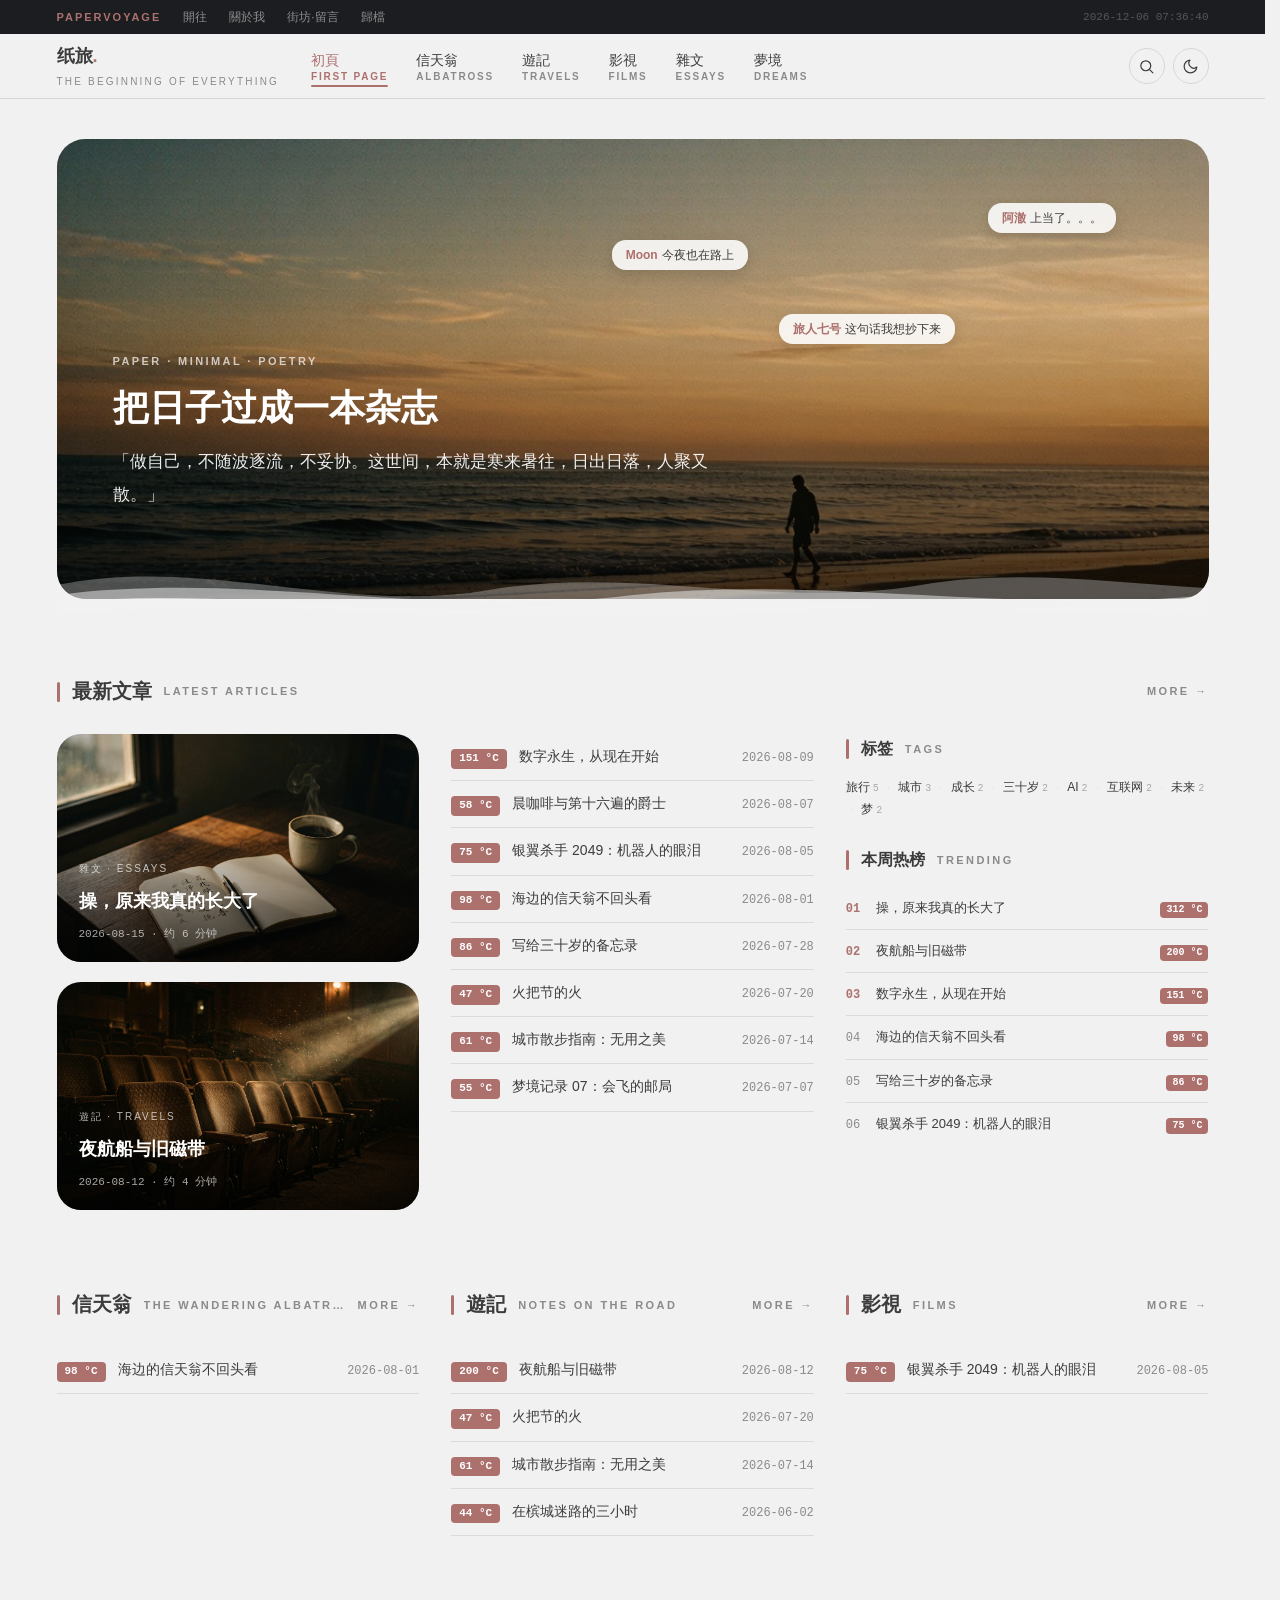
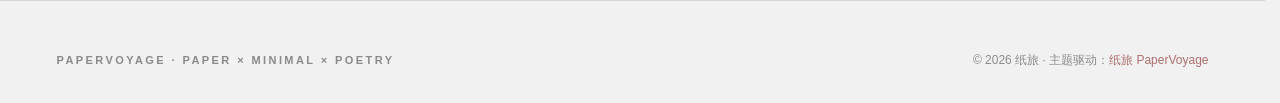
==== commit fe75ea9c: "页面切换体验全面升级：PJAX 无感切换 + 过渡动画 + CLS/白屏修复（v1.4.0） WordPress 主题（papervoyage/）： - 新增 assets/js/pjax.js：站内" ====
--- a/demo/index.html
+++ b/demo/index.html
@@ -5,7 +5,8 @@
 <meta name="viewport" content="width=device-width, initial-scale=1.0">
 <title>纸旅 PaperVoyage · 把日子过成一本杂志</title>
 <link rel="stylesheet" href="theme.css">
-<script>(function(){try{var t=localStorage.getItem('papervoyage-theme');if(t)document.documentElement.setAttribute('data-theme',t);}catch(e){}})();</script>
+<script>(function(){var d=document.documentElement,b='#f1f1f1';try{var t=localStorage.getItem('papervoyage-theme');if(t){d.setAttribute('data-theme',t);if(t==='dark')b='#1b1d20';}else if(window.matchMedia('(prefers-color-scheme: dark)').matches){d.setAttribute('data-theme','dark');b='#1b1d20';}}catch(e){}d.style.background=b;})();</script>
+<script type="speculationrules">{"prefetch":[{"source":"document","where":{"href_matches":"/*"},"eagerness":"conservative"}]}</script>
 </head>
 <body data-page="home">
 
@@ -107,5 +108,6 @@
 <script src="data.js"></script>
 <script src="app.js"></script>
 <script src="theme.js"></script>
+<script src="pjax.js"></script>
 </body>
 </html>
--- a/demo/theme.css
+++ b/demo/theme.css
@@ -469,8 +469,8 @@
 /* ========== 页面过渡：原生跨文档 View Transitions（Chrome 126+/Safari 18.2+）
    导航时旧页快照与新页交叉过渡，全程无空白；不支持的浏览器正常跳转 ========== */
 @view-transition{navigation:auto}
-@keyframes vt-out{to{opacity:0;transform:translateY(-1.2%)}}
-@keyframes vt-in{from{opacity:0;transform:translateY(1.2%)}}
+@keyframes vt-out{to{opacity:0}}
+@keyframes vt-in{from{opacity:0}}
 ::view-transition-old(root){animation:vt-out .32s ease both}
 ::view-transition-new(root){animation:vt-in .32s ease both}
 @media (prefers-reduced-motion: reduce){
@@ -489,3 +489,15 @@
 @media (prefers-reduced-motion: reduce){
   #list-flow>article,.post-flow>article{animation:none}
 }
+
+/* ========== 布局稳定性（CLS）：滚动条槽位稳定，消除长短页切换横向跳动 ========== */
+html{scrollbar-gutter:stable;background:var(--bg)}
+
+/* ========== PJAX 无感切换过渡：仅 main 轻微淡出/上浮进入，布局不动 ========== */
+main{transition:opacity .16s ease,transform .16s ease}
+main.pjax-exit{opacity:0;transform:translateY(-6px)}
+main.pjax-enter{transition:none;opacity:0;transform:translateY(10px)}
+@media (prefers-reduced-motion: reduce){
+  main{transition:none}
+  main.pjax-exit,main.pjax-enter{opacity:1;transform:none}
+}
